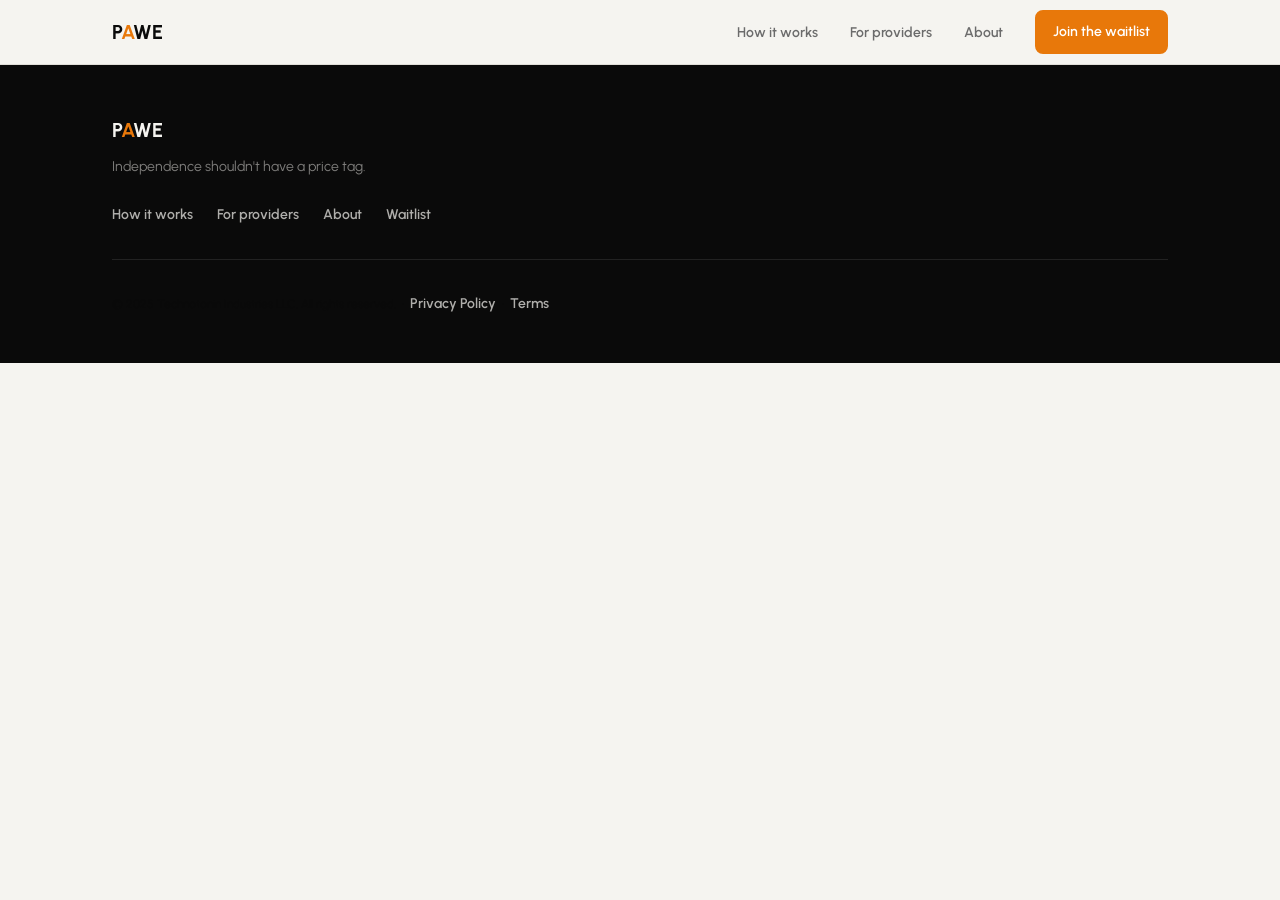
==== _template.html @ d634acbb "Initial commit: PAWE website with all pages and assets Includes homepage, how-it-works, for-provider" ====
<!DOCTYPE html>
<html lang="en">
<head>
  <meta charset="UTF-8">
  <meta name="viewport" content="width=device-width, initial-scale=1.0">
  <meta name="description" content="PAWE converts any manual wheelchair to electric in 10 seconds — no new chair needed. Portable, affordable, independent.">

  <!-- Fonts -->
  <link rel="preconnect" href="https://fonts.googleapis.com">
  <link rel="preconnect" href="https://fonts.gstatic.com" crossorigin>
  <link href="https://fonts.googleapis.com/css2?family=Urbanist:wght@400;600;700&display=swap" rel="stylesheet">

  <!-- Styles — order matters -->
  <link rel="stylesheet" href="/styles.css">
  <link rel="stylesheet" href="/components.css">
  <!-- Page-specific CSS goes here -->
  <!-- <link rel="stylesheet" href="/pages/home.css"> -->

  <title>PAWE — Your manual chair. Electric in 10 seconds.</title>
</head>
<body>

  <!-- Skip to content — accessibility -->
  <a class="skip-link" href="#main">Skip to main content</a>

  <!-- =====================================================
       NAVIGATION
       ===================================================== -->
  <header class="nav" role="banner">
    <div class="container">
      <nav class="nav__inner" aria-label="Main navigation">

        <!-- Wordmark -->
        <a href="/" class="nav__wordmark" aria-label="PAWE home">
          P<span>A</span>WE
        </a>

        <!-- Desktop links -->
        <ul class="nav__links" role="list">
          <li><a href="/how-it-works.html" class="nav__link">How it works</a></li>
          <li><a href="/for-providers.html" class="nav__link">For providers</a></li>
          <li><a href="/about.html" class="nav__link">About</a></li>
          <li>
            <a href="/waitlist.html" class="btn-primary btn-sm">
              Join the waitlist
            </a>
          </li>
        </ul>

        <!-- Hamburger — mobile only -->
        <button
          class="nav__hamburger"
          aria-label="Open menu"
          aria-expanded="false"
          aria-controls="mobile-menu"
          id="hamburger-btn"
        >
          <span></span>
          <span></span>
          <span></span>
        </button>

      </nav>
    </div>

    <!-- Mobile menu dropdown -->
    <div
      class="nav__mobile-menu"
      id="mobile-menu"
      role="navigation"
      aria-label="Mobile navigation"
    >
      <a href="/how-it-works.html" class="nav__mobile-link">How it works</a>
      <a href="/for-providers.html" class="nav__mobile-link">For providers</a>
      <a href="/about.html" class="nav__mobile-link">About</a>
      <div class="nav__mobile-cta">
        <a href="/waitlist.html" class="btn-primary btn-full-mobile">
          Join the waitlist
        </a>
      </div>
    </div>
  </header>

  <!-- =====================================================
       MAIN CONTENT — replace this per page
       ===================================================== -->
  <main id="main">

    <!-- Page content goes here -->

  </main>

  <!-- =====================================================
       FOOTER
       ===================================================== -->
  <footer class="footer" role="contentinfo">
    <div class="container">
      <div class="footer__inner">

        <div>
          <div class="footer__wordmark">P<span>A</span>WE</div>
          <p class="footer__tagline">Independence shouldn't have a price tag.</p>
          <nav class="footer__nav" aria-label="Footer navigation">
            <a href="/how-it-works.html" class="footer__link">How it works</a>
            <a href="/for-providers.html" class="footer__link">For providers</a>
            <a href="/about.html" class="footer__link">About</a>
            <a href="/waitlist.html" class="footer__link">Waitlist</a>
          </nav>
        </div>

      </div>

      <div class="footer__legal">
        <p>© 2025 Technotonin Industries LLC. All rights reserved. &nbsp;·&nbsp;
        <a href="/privacy.html" class="footer__link">Privacy Policy</a> &nbsp;·&nbsp;
        <a href="/terms.html" class="footer__link">Terms</a></p>
      </div>
    </div>
  </footer>

  <!-- =====================================================
       SHARED JS — hamburger menu + fade-in observer
       ===================================================== -->
  <script>
    // Hamburger menu
    const btn = document.getElementById('hamburger-btn');
    const menu = document.getElementById('mobile-menu');

    btn.addEventListener('click', () => {
      const isOpen = menu.classList.toggle('is-open');
      btn.setAttribute('aria-expanded', isOpen);
      btn.setAttribute('aria-label', isOpen ? 'Close menu' : 'Open menu');
    });

    // Close menu when a link is clicked
    menu.querySelectorAll('a').forEach(link => {
      link.addEventListener('click', () => {
        menu.classList.remove('is-open');
        btn.setAttribute('aria-expanded', false);
        btn.setAttribute('aria-label', 'Open menu');
      });
    });

    // Fade-in on scroll
    const observer = new IntersectionObserver((entries) => {
      entries.forEach(entry => {
        if (entry.isIntersecting) {
          entry.target.classList.add('visible');
          observer.unobserve(entry.target);
        }
      });
    }, { threshold: 0.1 });

    document.querySelectorAll('.fade-in').forEach(el => observer.observe(el));
  </script>

</body>
</html>
---- styles.css ----
/* ============================================================
   PAWE — Global Design System
   All brand tokens and base styles live here.
   Never hardcode colors, fonts, or spacing in page CSS.
   ============================================================ */

/* ------------------------------------------------------------
   1. TOKENS
   ------------------------------------------------------------ */
:root {
  /* Colors */
  --color-ink:        #0A0A0A;
  --color-paper:      #F5F4F0;
  --color-accent:     #E8780A;
  --color-accent2:    #0099CC;
  --color-muted:      #6B6B6B;
  --color-border:     #E0DED8;
  --color-surface:    #FFFFFF;
  --color-success:    #16A34A;
  --color-error:      #DC2626;

  /* Typography */
  --font-sans:        'Urbanist', system-ui, sans-serif;

  --text-xs:          0.75rem;
  --text-sm:          0.875rem;
  --text-base:        1rem;
  --text-lg:          1.125rem;
  --text-xl:          1.25rem;
  --text-2xl:         1.5rem;
  --text-4xl:         2.25rem;
  --text-6xl:         3.75rem;

  /* Spacing */
  --space-1:          0.25rem;
  --space-2:          0.5rem;
  --space-3:          0.75rem;
  --space-4:          1rem;
  --space-6:          1.5rem;
  --space-8:          2rem;
  --space-12:         3rem;
  --space-16:         4rem;
  --space-24:         6rem;

  /* Layout */
  --max-width:        1120px;
  --radius-sm:        4px;
  --radius-md:        8px;
  --radius-pill:      20px;

  /* Shadows */
  --shadow-sm:        0 1px 3px rgba(0, 0, 0, 0.08);
}

/* ------------------------------------------------------------
   2. RESET
   ------------------------------------------------------------ */
*, *::before, *::after {
  box-sizing: border-box;
  margin: 0;
  padding: 0;
}

html {
  font-size: 16px;
  -webkit-text-size-adjust: 100%;
  scroll-behavior: smooth;
}

body {
  font-family: var(--font-sans);
  font-size: var(--text-base);
  line-height: 1.7;
  color: var(--color-ink);
  background-color: var(--color-paper);
  -webkit-font-smoothing: antialiased;
  -moz-osx-font-smoothing: grayscale;
}

img, video {
  max-width: 100%;
  height: auto;
  display: block;
}

a {
  color: inherit;
  text-decoration: none;
}

ul, ol {
  list-style: none;
}

button {
  font-family: var(--font-sans);
  cursor: pointer;
  border: none;
  background: none;
}

input, textarea, select {
  font-family: var(--font-sans);
  font-size: var(--text-base);
}

/* ------------------------------------------------------------
   3. TYPOGRAPHY
   ------------------------------------------------------------ */
h1, h2, h3, h4, h5, h6 {
  font-family: var(--font-sans);
  font-weight: 700;
  line-height: 1.2;
  color: var(--color-ink);
}

h1 { font-size: var(--text-4xl); }
h2 { font-size: var(--text-2xl); }
h3 { font-size: var(--text-xl); }
h4 { font-size: var(--text-lg); }

p {
  color: var(--color-ink);
  line-height: 1.7;
}

.text-muted {
  color: var(--color-muted);
}

.text-sm {
  font-size: var(--text-sm);
}

.text-xs {
  font-size: var(--text-xs);
}

/* Hero headline — mobile first */
.heading-hero {
  font-size: 2rem;
  font-weight: 700;
  line-height: 1.15;
  letter-spacing: -0.02em;
}

@media (min-width: 768px) {
  .heading-hero {
    font-size: 3rem;
  }
}

@media (min-width: 1024px) {
  .heading-hero {
    font-size: var(--text-6xl);
  }
}

/* Section heading */
.heading-section {
  font-size: var(--text-2xl);
  font-weight: 700;
  line-height: 1.25;
}

@media (min-width: 768px) {
  .heading-section {
    font-size: var(--text-4xl);
  }
}

/* ------------------------------------------------------------
   4. LAYOUT
   ------------------------------------------------------------ */
.container {
  width: 100%;
  max-width: var(--max-width);
  margin-inline: auto;
  padding-inline: var(--space-6);
}

@media (min-width: 768px) {
  .container {
    padding-inline: var(--space-8);
  }
}

.section {
  padding-block: var(--space-16);
}

@media (min-width: 768px) {
  .section {
    padding-block: var(--space-24);
  }
}

/* Two-column grid — stacks on mobile */
.grid-2 {
  display: grid;
  grid-template-columns: 1fr;
  gap: var(--space-8);
}

@media (min-width: 768px) {
  .grid-2 {
    grid-template-columns: 1fr 1fr;
    align-items: center;
  }
}

/* Three-column grid — stacks on mobile */
.grid-3 {
  display: grid;
  grid-template-columns: 1fr;
  gap: var(--space-6);
}

@media (min-width: 768px) {
  .grid-3 {
    grid-template-columns: repeat(3, 1fr);
  }
}

/* ------------------------------------------------------------
   5. ACCESSIBILITY
   ------------------------------------------------------------ */

/* Visible focus ring for keyboard navigation */
:focus-visible {
  outline: 2px solid var(--color-accent);
  outline-offset: 3px;
  border-radius: var(--radius-sm);
}

/* Skip to main content link */
.skip-link {
  position: absolute;
  top: -100%;
  left: var(--space-4);
  background: var(--color-accent);
  color: var(--color-surface);
  padding: var(--space-2) var(--space-4);
  border-radius: var(--radius-md);
  font-weight: 600;
  z-index: 9999;
  transition: top 0.2s;
}

.skip-link:focus {
  top: var(--space-4);
}

/* Screen reader only */
.sr-only {
  position: absolute;
  width: 1px;
  height: 1px;
  padding: 0;
  margin: -1px;
  overflow: hidden;
  clip: rect(0, 0, 0, 0);
  white-space: nowrap;
  border: 0;
}

/* ------------------------------------------------------------
   6. ANIMATIONS
   ------------------------------------------------------------ */
@media (prefers-reduced-motion: no-preference) {
  .fade-in {
    opacity: 0;
    transform: translateY(6px);
    transition: opacity 0.2s ease, transform 0.2s ease;
  }

  .fade-in.visible {
    opacity: 1;
    transform: translateY(0);
  }
}

/* Always show content if reduced motion is preferred */
@media (prefers-reduced-motion: reduce) {
  .fade-in {
    opacity: 1;
    transform: none;
  }
}
---- components.css ----
/* ============================================================
   PAWE — Components
   Reusable UI elements. Every page imports this file.
   Requires styles.css to be loaded first.
   ============================================================ */

/* ------------------------------------------------------------
   1. NAVIGATION
   ------------------------------------------------------------ */
.nav {
  position: sticky;
  top: 0;
  z-index: 100;
  background-color: var(--color-paper);
  border-bottom: 1px solid var(--color-border);
}

.nav__inner {
  display: flex;
  align-items: center;
  justify-content: space-between;
  height: 64px;
}

.nav__wordmark {
  font-size: var(--text-xl);
  font-weight: 700;
  color: var(--color-ink);
  letter-spacing: -0.02em;
  flex-shrink: 0;
}

.nav__wordmark span {
  color: var(--color-accent);
}

/* Desktop links — hidden on mobile */
.nav__links {
  display: none;
  gap: var(--space-8);
  align-items: center;
}

@media (min-width: 768px) {
  .nav__links {
    display: flex;
  }
}

.nav__link {
  font-size: var(--text-sm);
  font-weight: 600;
  color: var(--color-muted);
  transition: color 0.15s ease;
}

.nav__link:hover {
  color: var(--color-ink);
}

.nav__link--active {
  color: var(--color-ink);
}

/* Hamburger — visible on mobile only */
.nav__hamburger {
  display: flex;
  flex-direction: column;
  gap: 5px;
  padding: var(--space-2);
  cursor: pointer;
  background: none;
  border: none;
  min-width: 44px;
  min-height: 44px;
  align-items: center;
  justify-content: center;
}

@media (min-width: 768px) {
  .nav__hamburger {
    display: none;
  }
}

.nav__hamburger span {
  display: block;
  width: 22px;
  height: 2px;
  background-color: var(--color-ink);
  border-radius: 2px;
  transition: all 0.15s ease;
}

/* Mobile menu dropdown */
.nav__mobile-menu {
  display: none;
  flex-direction: column;
  background-color: var(--color-paper);
  border-top: 1px solid var(--color-border);
  padding-block: var(--space-4);
}

.nav__mobile-menu.is-open {
  display: flex;
}

.nav__mobile-link {
  font-size: var(--text-base);
  font-weight: 600;
  color: var(--color-ink);
  padding: var(--space-3) var(--space-6);
  min-height: 48px;
  display: flex;
  align-items: center;
  transition: color 0.15s ease;
}

.nav__mobile-link:hover {
  color: var(--color-accent);
}

.nav__mobile-cta {
  margin: var(--space-3) var(--space-6);
}

/* ------------------------------------------------------------
   2. BUTTONS
   ------------------------------------------------------------ */

/* Primary — accent orange, one per section */
.btn-primary {
  display: inline-flex;
  align-items: center;
  justify-content: center;
  padding: 0.75rem 1.5rem;
  background-color: var(--color-accent);
  color: var(--color-surface);
  font-family: var(--font-sans);
  font-size: var(--text-base);
  font-weight: 600;
  border-radius: var(--radius-md);
  border: 2px solid var(--color-accent);
  min-height: 44px;
  transition: background-color 0.15s ease, border-color 0.15s ease;
  white-space: nowrap;
}

.btn-primary:hover {
  background-color: #cf6908;
  border-color: #cf6908;
}

/* Secondary — ghost button */
.btn-secondary {
  display: inline-flex;
  align-items: center;
  justify-content: center;
  padding: 0.75rem 1.5rem;
  background-color: transparent;
  color: var(--color-ink);
  font-family: var(--font-sans);
  font-size: var(--text-base);
  font-weight: 600;
  border-radius: var(--radius-md);
  border: 2px solid var(--color-border);
  min-height: 44px;
  transition: border-color 0.15s ease, color 0.15s ease;
  white-space: nowrap;
}

.btn-secondary:hover {
  border-color: var(--color-ink);
}

/* Small variant */
.btn-sm {
  font-size: var(--text-sm);
  padding: 0.5rem 1rem;
  min-height: 36px;
}

/* Full width on mobile */
.btn-full-mobile {
  width: 100%;
}

@media (min-width: 768px) {
  .btn-full-mobile {
    width: auto;
  }
}

/* ------------------------------------------------------------
   3. STAT CALLOUTS
   Three key numbers displayed prominently
   ------------------------------------------------------------ */
.stats {
  display: grid;
  grid-template-columns: repeat(3, 1fr);
  gap: var(--space-4);
  padding: var(--space-8) 0;
  border-top: 1px solid var(--color-border);
  border-bottom: 1px solid var(--color-border);
}

.stat__value {
  font-size: var(--text-4xl);
  font-weight: 700;
  color: var(--color-ink);
  line-height: 1;
  letter-spacing: -0.02em;
}

.stat__label {
  font-size: var(--text-sm);
  color: var(--color-muted);
  margin-top: var(--space-1);
  line-height: 1.4;
}

.stat__accent {
  color: var(--color-accent);
}

/* ------------------------------------------------------------
   4. CARDS
   ------------------------------------------------------------ */
.card {
  background-color: var(--color-surface);
  border: 1px solid var(--color-border);
  border-radius: var(--radius-md);
  padding: var(--space-6);
  box-shadow: var(--shadow-sm);
}

/* ------------------------------------------------------------
   5. BADGE / PILL
   ------------------------------------------------------------ */
.badge {
  display: inline-block;
  font-size: var(--text-xs);
  font-weight: 600;
  letter-spacing: 0.05em;
  text-transform: uppercase;
  padding: 0.25rem 0.75rem;
  border-radius: var(--radius-pill);
  background-color: rgba(232, 120, 10, 0.1);
  color: var(--color-accent);
}

.badge--blue {
  background-color: rgba(0, 153, 204, 0.1);
  color: var(--color-accent2);
}

/* ------------------------------------------------------------
   6. PROOF BAR
   Social proof strip — patent, users tested, beta active
   ------------------------------------------------------------ */
.proof-bar {
  background-color: var(--color-ink);
  color: var(--color-surface);
  padding-block: var(--space-4);
}

.proof-bar__inner {
  display: flex;
  flex-wrap: wrap;
  gap: var(--space-6);
  align-items: center;
  justify-content: center;
}

.proof-bar__item {
  display: flex;
  align-items: center;
  gap: var(--space-2);
  font-size: var(--text-sm);
  font-weight: 600;
  color: var(--color-surface);
  opacity: 0.9;
}

.proof-bar__dot {
  width: 6px;
  height: 6px;
  border-radius: 50%;
  background-color: var(--color-accent);
  flex-shrink: 0;
}

/* ------------------------------------------------------------
   7. QUOTE / TESTIMONIAL
   ------------------------------------------------------------ */
.quote {
  border-left: 3px solid var(--color-accent);
  padding-left: var(--space-6);
}

.quote__text {
  font-size: var(--text-lg);
  font-weight: 400;
  line-height: 1.6;
  color: var(--color-ink);
  font-style: italic;
}

.quote__attribution {
  font-size: var(--text-sm);
  color: var(--color-muted);
  margin-top: var(--space-3);
  font-style: normal;
}

/* ------------------------------------------------------------
   8. FORM ELEMENTS
   ------------------------------------------------------------ */
.form-group {
  display: flex;
  flex-direction: column;
  gap: var(--space-2);
}

.form-label {
  font-size: var(--text-sm);
  font-weight: 600;
  color: var(--color-ink);
}

.form-label--optional::after {
  content: ' (optional)';
  font-weight: 400;
  color: var(--color-muted);
}

.form-input {
  width: 100%;
  padding: 0.75rem 1rem;
  border: 1px solid var(--color-border);
  border-radius: var(--radius-md);
  background-color: var(--color-surface);
  color: var(--color-ink);
  font-size: var(--text-base);
  min-height: 44px;
  transition: border-color 0.15s ease;
}

.form-input:focus {
  outline: none;
  border-color: var(--color-accent);
  box-shadow: 0 0 0 3px rgba(232, 120, 10, 0.15);
}

.form-input::placeholder {
  color: var(--color-muted);
}

.form-select {
  width: 100%;
  padding: 0.75rem 1rem;
  border: 1px solid var(--color-border);
  border-radius: var(--radius-md);
  background-color: var(--color-surface);
  color: var(--color-ink);
  font-size: var(--text-base);
  min-height: 44px;
  appearance: none;
  background-image: url("data:image/svg+xml,%3Csvg xmlns='http://www.w3.org/2000/svg' width='12' height='8' viewBox='0 0 12 8'%3E%3Cpath d='M1 1l5 5 5-5' stroke='%236B6B6B' stroke-width='1.5' fill='none' stroke-linecap='round'/%3E%3C/svg%3E");
  background-repeat: no-repeat;
  background-position: right 1rem center;
  padding-right: 2.5rem;
  cursor: pointer;
  transition: border-color 0.15s ease;
}

.form-select:focus {
  outline: none;
  border-color: var(--color-accent);
  box-shadow: 0 0 0 3px rgba(232, 120, 10, 0.15);
}

/* ------------------------------------------------------------
   9. FOOTER
   ------------------------------------------------------------ */
.footer {
  background-color: var(--color-ink);
  color: var(--color-paper);
  padding-block: var(--space-12);
}

.footer__inner {
  display: grid;
  grid-template-columns: 1fr;
  gap: var(--space-8);
}

@media (min-width: 768px) {
  .footer__inner {
    grid-template-columns: 1fr auto;
    align-items: start;
  }
}

.footer__wordmark {
  font-size: var(--text-xl);
  font-weight: 700;
  color: var(--color-paper);
  letter-spacing: -0.02em;
  margin-bottom: var(--space-2);
}

.footer__wordmark span {
  color: var(--color-accent);
}

.footer__tagline {
  font-size: var(--text-sm);
  color: rgba(245, 244, 240, 0.5);
  margin-bottom: var(--space-6);
}

.footer__nav {
  display: flex;
  flex-wrap: wrap;
  gap: var(--space-4) var(--space-6);
}

.footer__link {
  font-size: var(--text-sm);
  font-weight: 600;
  color: rgba(245, 244, 240, 0.7);
  transition: color 0.15s ease;
}

.footer__link:hover {
  color: var(--color-paper);
}

.footer__legal {
  font-size: var(--text-xs);
  color: rgba(245, 244, 240, 0.4);
  padding-top: var(--space-8);
  border-top: 1px solid rgba(245, 244, 240, 0.1);
  margin-top: var(--space-8);
}

/* ------------------------------------------------------------
   10. UTILITY CLASSES
   ------------------------------------------------------------ */
.text-center { text-align: center; }
.text-left   { text-align: left; }

.mt-2  { margin-top: var(--space-2); }
.mt-4  { margin-top: var(--space-4); }
.mt-6  { margin-top: var(--space-6); }
.mt-8  { margin-top: var(--space-8); }
.mt-12 { margin-top: var(--space-12); }

.mb-2  { margin-bottom: var(--space-2); }
.mb-4  { margin-bottom: var(--space-4); }
.mb-6  { margin-bottom: var(--space-6); }
.mb-8  { margin-bottom: var(--space-8); }

.flex         { display: flex; }
.flex-col     { flex-direction: column; }
.items-center { align-items: center; }
.gap-4        { gap: var(--space-4); }
.gap-6        { gap: var(--space-6); }

.surface {
  background-color: var(--color-surface);
}

.paper {
  background-color: var(--color-paper);
}
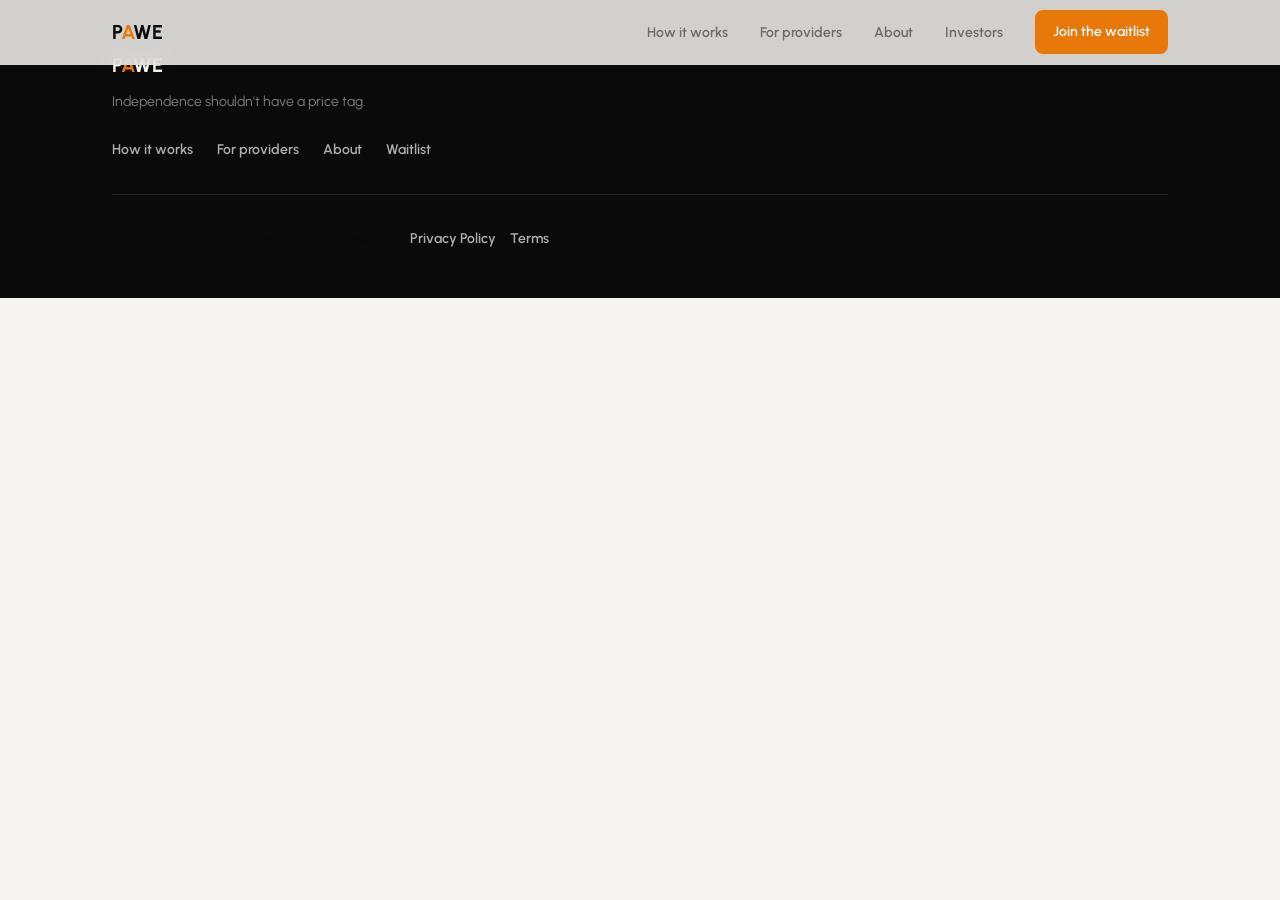
==== commit f2f33082: "latest site" ====
--- a/_template.html
+++ b/_template.html
@@ -40,6 +40,7 @@
           <li><a href="/how-it-works.html" class="nav__link">How it works</a></li>
           <li><a href="/for-providers.html" class="nav__link">For providers</a></li>
           <li><a href="/about.html" class="nav__link">About</a></li>
+          <li><a href="/investors.html" class="nav__link">Investors</a></li>
           <li>
             <a href="/waitlist.html" class="btn-primary btn-sm">
               Join the waitlist
@@ -73,6 +74,7 @@
       <a href="/how-it-works.html" class="nav__mobile-link">How it works</a>
       <a href="/for-providers.html" class="nav__mobile-link">For providers</a>
       <a href="/about.html" class="nav__mobile-link">About</a>
+      <a href="/investors.html" class="nav__mobile-link">Investors</a>
       <div class="nav__mobile-cta">
         <a href="/waitlist.html" class="btn-primary btn-full-mobile">
           Join the waitlist
--- a/components.css
+++ b/components.css
@@ -8,11 +8,33 @@
    1. NAVIGATION
    ------------------------------------------------------------ */
 .nav {
-  position: sticky;
+  position: fixed;
   top: 0;
+  left: 0;
+  right: 0;
   z-index: 100;
-  background-color: var(--color-paper);
-  border-bottom: 1px solid var(--color-border);
+  background-color: rgba(245, 244, 240, 0.85);
+  backdrop-filter: blur(12px);
+  -webkit-backdrop-filter: blur(12px);
+  border-bottom: 1px solid rgba(224, 222, 216, 0.5);
+  transition: background-color 0.3s ease, border-color 0.3s ease;
+}
+
+.nav--top {
+  background-color: transparent;
+  backdrop-filter: none;
+  -webkit-backdrop-filter: none;
+  border-bottom-color: transparent;
+}
+
+.nav--top .nav__wordmark,
+.nav--top .nav__link,
+.nav--top .nav__hamburger span {
+  color: #fff;
+}
+
+.nav--top .nav__link:hover {
+  color: rgba(255, 255, 255, 0.7);
 }
 
 .nav__inner {
